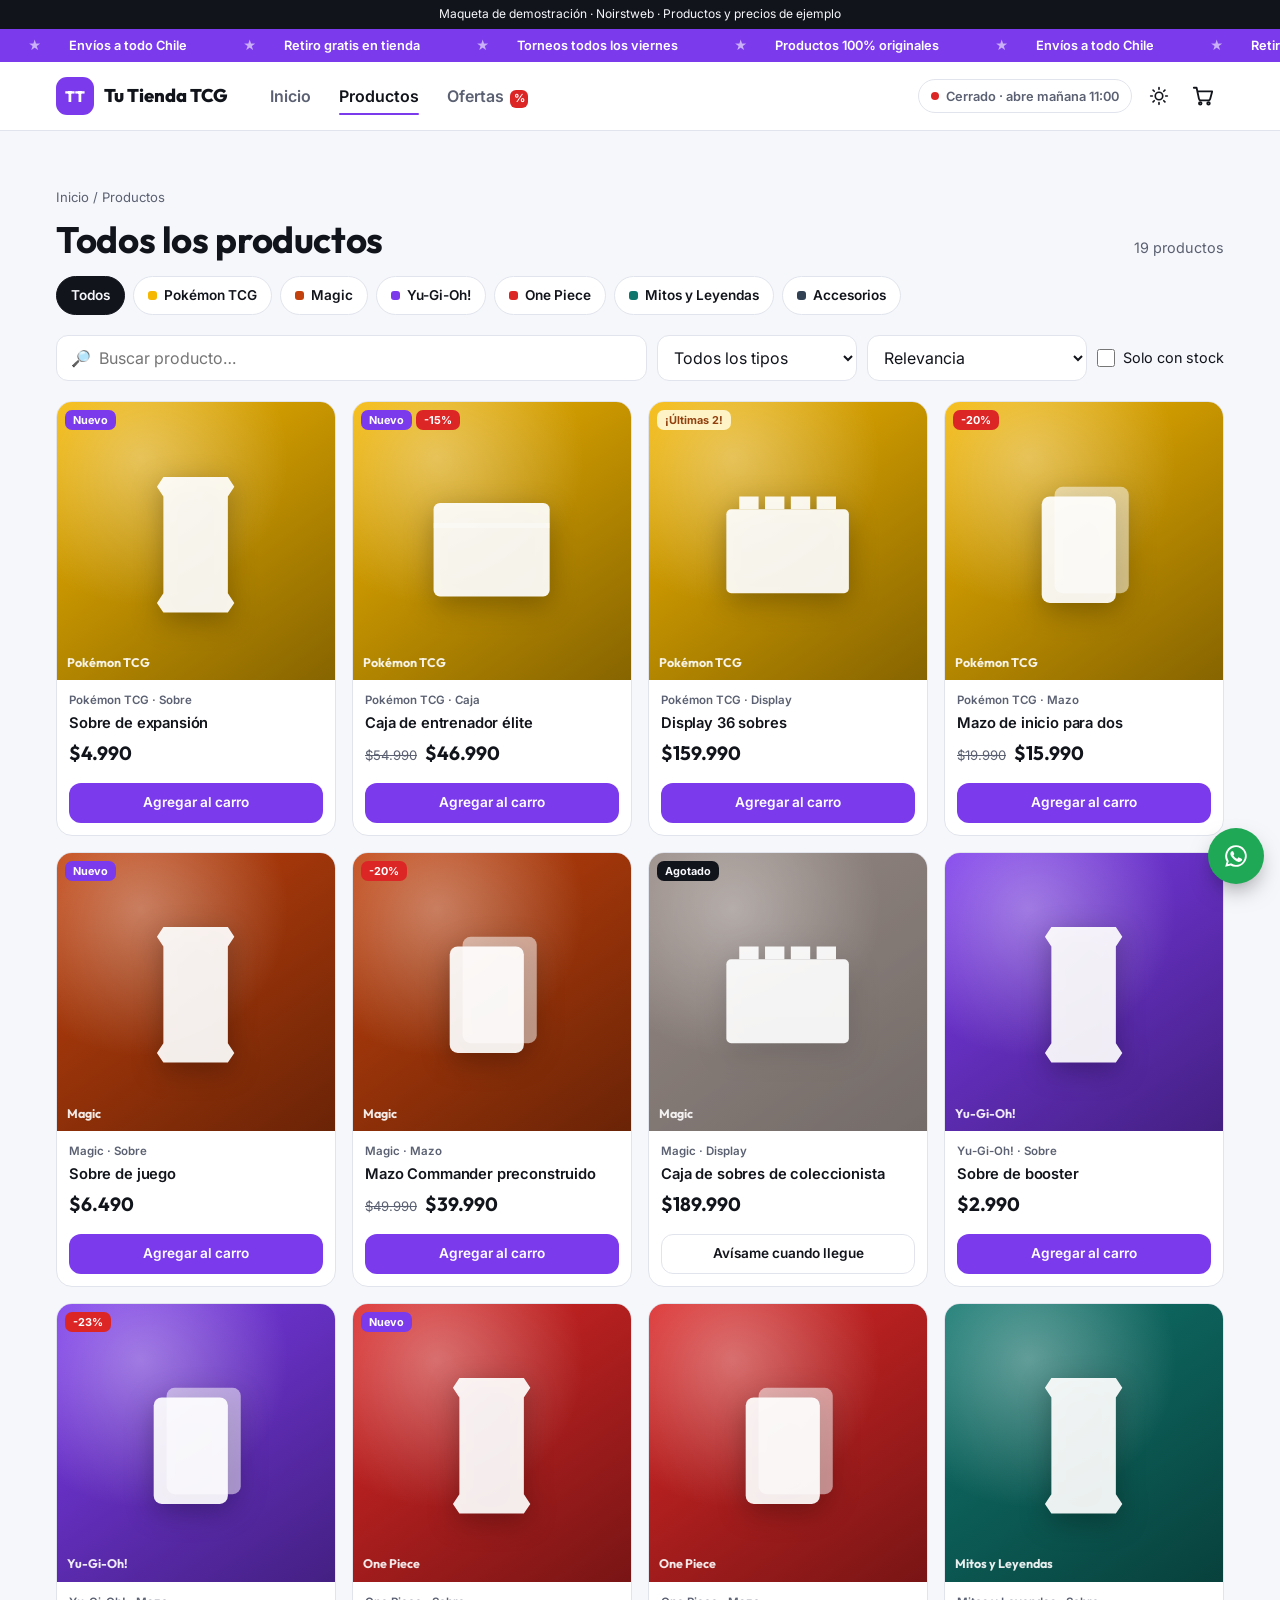
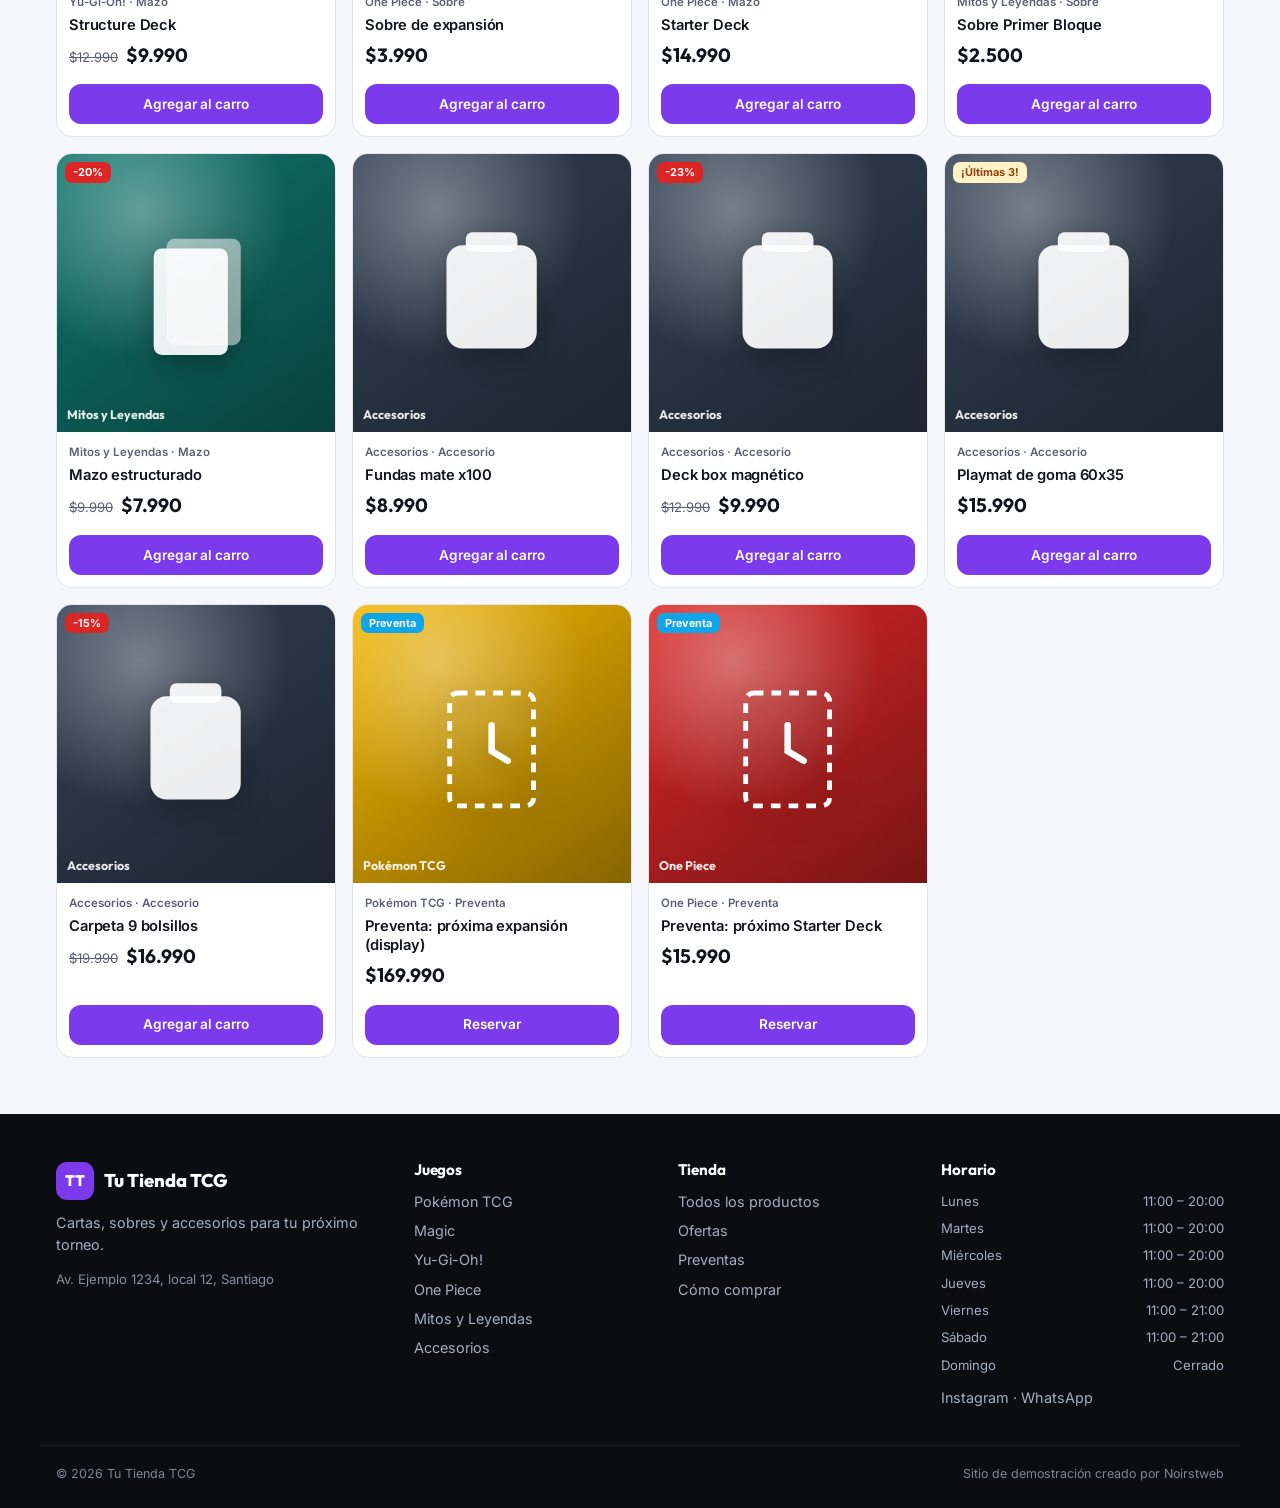
==== productos.html @ a78d8621 "Maqueta genérica tienda TCG: inicio, productos, ofertas, carro y tema oscuro Co-Authored-By: Claude " ====
<!DOCTYPE html>
<html lang="es-CL">
<head>
  <meta charset="UTF-8">
  <meta name="viewport" content="width=device-width, initial-scale=1.0">
  <meta name="robots" content="noindex, nofollow">
  <title>Productos · Tu Tienda TCG</title>
  <meta name="description" content="Catálogo de cartas coleccionables con filtros por juego, tipo y precio.">
  <meta property="og:type" content="website">
  <meta property="og:title" content="Tienda TCG · Demo Noirstweb">
  <meta property="og:description" content="Maqueta de tienda online para cartas coleccionables: carro, ofertas, preventas y pedidos por WhatsApp.">
  <meta property="og:image" content="https://noirstweb.github.io/Tienda-TCG-Demo/og-image.png">
  <meta property="og:url" content="https://noirstweb.github.io/Tienda-TCG-Demo/">
  <meta name="twitter:card" content="summary_large_image">
  <link rel="icon" href="favicon.svg" type="image/svg+xml">
  <script>
    // Tema guardado (o el del sistema) antes de pintar, para evitar parpadeo
    (function () {
      var t = null;
      try { t = localStorage.getItem("tcg_tema"); } catch (e) {}
      if (!t) t = matchMedia("(prefers-color-scheme: dark)").matches ? "dark" : "light";
      document.documentElement.dataset.theme = t;
    })();
  </script>
  <link rel="preconnect" href="https://fonts.googleapis.com">
  <link rel="preconnect" href="https://fonts.gstatic.com" crossorigin>
  <link href="https://fonts.googleapis.com/css2?family=Outfit:wght@500;600;700;800&family=Inter:wght@400;500;600;700&display=swap" rel="stylesheet">
  <link rel="stylesheet" href="css/styles.css">
</head>
<body data-page="productos">
  <div id="encabezado"></div>

  <main class="section">
    <div class="container">
      <nav class="crumbs" aria-label="Ruta"><a href="index.html">Inicio</a> / <span>Productos</span></nav>
      <div class="section__head section__head--tight"><h1 id="tituloLista">Todos los productos</h1><span class="muted" id="count"></span></div>

      <div class="filters">
        <div class="chips" id="fJuegos" role="group" aria-label="Filtrar por juego"></div>
        <div class="filters__row">
          <label class="search"><span aria-hidden="true">🔎</span><input type="search" id="fTexto" placeholder="Buscar producto…" aria-label="Buscar producto"></label>
          <select id="fTipo" aria-label="Tipo de producto"></select>
          <select id="fOrden" aria-label="Ordenar">
            <option value="relevancia">Relevancia</option>
            <option value="nuevo">Lo más nuevo</option>
            <option value="menor">Precio: menor a mayor</option>
            <option value="mayor">Precio: mayor a menor</option>
            <option value="descuento">Mayor descuento</option>
          </select>
          <label class="check"><input type="checkbox" id="fStock"> Solo con stock</label>
        </div>
      </div>

      <div class="grid" id="grid"></div>
      <div class="empty" id="vacio" hidden><p>No encontramos productos con esos filtros.</p><button class="btn btn--ghost" id="limpiar">Limpiar filtros</button></div>
    </div>
  </main>

  <div id="pie"></div>
  <script src="js/config.js"></script>
  <script src="js/app.js"></script>
</body>
</html>
---- css/styles.css ----
/* =========================================================
   Maqueta genérica tienda TCG · Noirstweb
   Colores: --brand se toma de js/config.js (TIENDA.color)
   ========================================================= */
:root {
  --brand: #7C3AED;
  --brand-ink: #fff;
  --bg: #F6F7FB;
  --surface: #FFFFFF;
  --surface-2: #EEF0F6;
  --ink: #12141C;
  --ink-2: #5B6172;
  --line: #E1E4EC;
  --ok: #16A34A;
  --warn: #EA580C;
  --danger: #DC2626;
  --wa: #1FA855;
  --shadow: 0 10px 30px -14px rgba(18, 20, 28, .25);
  --radius: 16px;
  --display: "Outfit", system-ui, sans-serif;
  --sans: "Inter", system-ui, sans-serif;
}
:root[data-theme="dark"] {
  --bg: #0D0F15;
  --surface: #161922;
  --surface-2: #1E2230;
  --ink: #EEF0F6;
  --ink-2: #9AA1B4;
  --line: #2A2F3E;
  --shadow: 0 10px 30px -14px rgba(0, 0, 0, .7);
}

* { box-sizing: border-box; margin: 0; padding: 0; }
html { scroll-behavior: smooth; scroll-padding-top: 90px; }
body { font-family: var(--sans); background: var(--bg); color: var(--ink); line-height: 1.55; -webkit-font-smoothing: antialiased; overflow-x: hidden; transition: background .25s, color .25s; }
body.no-scroll { overflow: hidden; }
a { color: inherit; }
button, select, input { font: inherit; color: inherit; }
button { background: none; border: 0; cursor: pointer; }
h1, h2, h3 { font-family: var(--display); line-height: 1.1; letter-spacing: -.01em; }
:focus-visible { outline: 3px solid var(--brand); outline-offset: 2px; }
.container { width: 100%; max-width: 1200px; margin: 0 auto; padding: 0 16px; }
.muted { color: var(--ink-2); font-size: .9rem; }
.eyebrow { font-size: .75rem; font-weight: 700; letter-spacing: .14em; text-transform: uppercase; color: var(--brand); }
.eyebrow--light { color: rgba(255, 255, 255, .85); }
.link { font-weight: 600; color: var(--brand); text-decoration: none; white-space: nowrap; }

/* ---------- Barra demo y avisos ---------- */
.demo-bar { background: var(--ink); color: var(--bg); font-size: .75rem; text-align: center; padding: 5px 16px; }
.announce { overflow: hidden; background: var(--brand); color: var(--brand-ink); font-size: .8rem; font-weight: 600; }
.announce__track { display: flex; width: max-content; animation: marquee 32s linear infinite; }
.announce span { padding: 7px 28px; white-space: nowrap; }
.announce span::before { content: "★"; margin-right: 28px; opacity: .6; }
@keyframes marquee { to { transform: translateX(-50%); } }

/* ---------- Botones ---------- */
.btn { display: inline-flex; align-items: center; justify-content: center; gap: 8px; height: 46px; padding: 0 20px; border-radius: 12px; font-weight: 600; text-decoration: none; white-space: nowrap; transition: transform .15s, filter .15s, background .15s; }
.btn:hover { filter: brightness(1.08); }
.btn:active { transform: scale(.98); }
.btn--brand { background: var(--brand); color: var(--brand-ink); }
.btn--light { background: #fff; color: #12141C; }
.btn--ghost { border: 1.5px solid var(--line); background: var(--surface); }
.btn--ghost:hover { border-color: var(--brand); filter: none; }
.btn--wa { background: var(--wa); color: #fff; }
.btn--block { width: 100%; }
.icon-btn { position: relative; display: grid; place-items: center; width: 42px; height: 42px; border-radius: 12px; color: var(--ink); transition: background .15s; }
.icon-btn:hover { background: var(--surface-2); }

/* ---------- Encabezado ---------- */
.header { position: sticky; top: 0; z-index: 40; background: color-mix(in srgb, var(--surface) 92%, transparent); backdrop-filter: blur(10px); border-bottom: 1px solid var(--line); }
.header__inner { display: flex; align-items: center; gap: 10px; height: 68px; }
.logo { display: flex; align-items: center; gap: 10px; text-decoration: none; min-width: 0; }
.logo__mark { flex: none; display: grid; place-items: center; width: 38px; height: 38px; border-radius: 11px; background: var(--brand); color: var(--brand-ink); font-family: var(--display); font-weight: 800; font-size: .95rem; }
.logo__text { font-family: var(--display); font-weight: 800; font-size: 1.15rem; white-space: nowrap; overflow: hidden; text-overflow: ellipsis; }
.nav { display: none; }
.nav a { position: relative; padding: 8px 12px; border-radius: 10px; font-weight: 600; color: var(--ink-2); text-decoration: none; }
.nav a:hover { color: var(--ink); background: var(--surface-2); }
.nav a[aria-current="page"] { color: var(--ink); }
.nav a[aria-current="page"]::after { content: ""; position: absolute; left: 12px; right: 12px; bottom: 2px; height: 2px; border-radius: 2px; background: var(--brand); }
.nav__tag { display: inline-grid; place-items: center; width: 18px; height: 18px; margin-left: 2px; border-radius: 6px; background: var(--danger); color: #fff; font-size: .7rem; }
.header__tools { display: flex; align-items: center; gap: 2px; margin-left: auto; }
.menu-btn { flex-direction: column; gap: 4px; display: flex; justify-content: center; align-items: center; }
.menu-btn span { width: 20px; height: 2px; border-radius: 2px; background: currentColor; }

/* Horario siempre visible */
.hours { display: inline-flex; align-items: center; gap: 7px; height: 34px; padding: 0 12px; margin-right: 4px; border-radius: 999px; border: 1px solid var(--line); background: var(--surface); font-size: .8rem; font-weight: 600; text-decoration: none; color: var(--ink-2); white-space: nowrap; }
.hours__dot { width: 8px; height: 8px; border-radius: 50%; background: var(--danger); }
.hours.is-open { color: var(--ink); }
.hours.is-open .hours__dot { background: var(--ok); box-shadow: 0 0 0 3px color-mix(in srgb, var(--ok) 25%, transparent); animation: pulse 2s infinite; }
@keyframes pulse { 50% { box-shadow: 0 0 0 6px color-mix(in srgb, var(--ok) 0%, transparent); } }
.hours__long { display: none; }

/* Tema */
.ic-luna { display: none; }
:root[data-theme="dark"] .ic-sol { display: none; }
:root[data-theme="dark"] .ic-luna { display: block; }

/* Carro */
.cart-btn__count { position: absolute; top: 2px; right: 0; min-width: 18px; height: 18px; padding: 0 5px; border-radius: 999px; background: var(--brand); color: var(--brand-ink); font-size: .68rem; line-height: 18px; text-align: center; }
.cart-btn__count[hidden] { display: none; }
.cart-btn__count.bump { animation: bump .4s; }
@keyframes bump { 40% { transform: scale(1.45); } }

/* ---------- Paneles laterales ---------- */
.drawer { position: fixed; inset: 0; z-index: 80; background: rgba(8, 10, 16, .5); opacity: 0; visibility: hidden; transition: opacity .25s, visibility .25s; }
.drawer.is-open { opacity: 1; visibility: visible; }
.drawer__panel { position: absolute; top: 0; bottom: 0; width: min(380px, 88vw); display: flex; flex-direction: column; background: var(--surface); box-shadow: var(--shadow); transition: transform .3s cubic-bezier(.3, .8, .3, 1); }
.drawer--left .drawer__panel { left: 0; transform: translateX(-100%); }
.drawer--right .drawer__panel { right: 0; transform: translateX(100%); width: min(420px, 92vw); }
.drawer.is-open .drawer__panel { transform: none; }
.drawer__head { display: flex; align-items: center; justify-content: space-between; padding: 14px 16px; border-bottom: 1px solid var(--line); font-family: var(--display); font-size: 1.15rem; }
.drawer__nav { display: grid; padding: 8px; }
.drawer__nav a { padding: 13px 12px; border-radius: 10px; font-weight: 600; text-decoration: none; }
.drawer__nav a:hover, .drawer__nav a[aria-current="page"] { background: var(--surface-2); }
.drawer__cats { display: grid; gap: 2px; padding: 12px 8px; border-top: 1px solid var(--line); }
.drawer__cats .eyebrow { padding: 0 12px 6px; }
.drawer__cats a { display: flex; align-items: center; gap: 10px; padding: 10px 12px; border-radius: 10px; text-decoration: none; color: var(--ink-2); }
.drawer__cats a:hover { background: var(--surface-2); color: var(--ink); }
.drawer__cats i { width: 10px; height: 10px; border-radius: 3px; }

.cart__ship { padding: 12px 16px; border-bottom: 1px solid var(--line); font-size: .88rem; }
.cart__ship:empty { display: none; }
.bar { height: 6px; margin-top: 8px; border-radius: 99px; background: var(--surface-2); overflow: hidden; }
.bar i { display: block; height: 100%; border-radius: inherit; background: var(--brand); transition: width .4s; }
.cart__items { flex: 1; overflow-y: auto; padding: 8px 16px; }
.cart__item { display: grid; grid-template-columns: 56px 1fr auto; gap: 12px; padding: 12px 0; border-bottom: 1px solid var(--line); }
.cart__thumb .art { border-radius: 10px; }
.cart__info strong { display: block; font-size: .9rem; line-height: 1.25; }
.cart__info small { color: var(--ink-2); font-size: .78rem; }
.qty { display: inline-flex; align-items: center; margin-top: 6px; border: 1px solid var(--line); border-radius: 9px; }
.qty button { width: 30px; height: 28px; font-weight: 700; }
.qty button:disabled { opacity: .35; cursor: not-allowed; }
.qty span { min-width: 24px; text-align: center; font-size: .88rem; font-weight: 600; }
.cart__price { display: flex; flex-direction: column; align-items: flex-end; gap: 6px; font-weight: 700; font-size: .92rem; }
.cart__price button { font-size: .75rem; font-weight: 500; color: var(--ink-2); text-decoration: underline; }
.cart__empty { display: grid; justify-items: center; gap: 14px; padding: 48px 0; color: var(--ink-2); }
.cart__foot { padding: 14px 16px 18px; border-top: 1px solid var(--line); }
.cart__foot:empty { display: none; }
.entrega { display: flex; flex-wrap: wrap; gap: 6px 16px; border: 0; margin-bottom: 12px; font-size: .88rem; }
.entrega legend { width: 100%; margin-bottom: 4px; font-weight: 600; font-size: .8rem; color: var(--ink-2); }
.entrega input { accent-color: var(--brand); }
.cart__total { display: flex; justify-content: space-between; align-items: baseline; margin-bottom: 12px; }
.cart__total strong { font-family: var(--display); font-size: 1.5rem; }
.cart__note { margin-top: 8px; font-size: .75rem; color: var(--ink-2); text-align: center; }

/* ---------- Banner ---------- */
.promo { position: relative; overflow: hidden; }
.promo__track { display: flex; transition: transform .6s cubic-bezier(.6, 0, .2, 1); }
.slide { flex: 0 0 100%; min-width: 0; color: #fff; }
.slide--marca { background: radial-gradient(circle at 80% 20%, rgba(255, 255, 255, .22), transparent 45%), var(--brand); }
.slide--oscuro { background: radial-gradient(circle at 75% 50%, color-mix(in srgb, var(--brand) 55%, transparent), transparent 55%), #0F1118; }
.slide--degradado { background: linear-gradient(120deg, color-mix(in srgb, var(--brand) 85%, #000), #E11D48 130%); }
.slide__inner { display: grid; gap: 24px; align-items: center; min-height: 380px; padding-top: 40px; padding-bottom: 64px; }
.slide__copy { min-width: 0; }
.slide__tag { display: inline-block; padding: 5px 12px; border-radius: 999px; background: rgba(255, 255, 255, .18); font-size: .78rem; font-weight: 700; }
.slide h2 { margin-top: 14px; max-width: 13em; font-size: clamp(2rem, 6.5vw, 3.6rem); font-weight: 800; }
.slide p { margin: 12px 0 24px; max-width: 30em; opacity: .9; }
.promo__arrow { position: absolute; top: 50%; z-index: 3; display: none; width: 44px; height: 44px; margin-top: -22px; border-radius: 50%; background: rgba(255, 255, 255, .2); color: #fff; font-size: 1.6rem; line-height: 1; }
.promo__arrow:hover { background: rgba(255, 255, 255, .35); }
.promo__arrow--prev { left: 14px; }
.promo__arrow--next { right: 14px; }
.promo__dots { position: absolute; left: 50%; bottom: 20px; z-index: 3; display: flex; gap: 8px; transform: translateX(-50%); }
.promo__dots button { width: 10px; height: 10px; border-radius: 99px; background: rgba(255, 255, 255, .45); transition: width .25s; }
.promo__dots button[aria-current="true"] { width: 28px; background: #fff; }

/* Arte de banners (formas genéricas, sin marcas) */
.b-art { display: none; position: relative; height: 280px; }
.b-art i { position: absolute; border-radius: 14px; box-shadow: 0 20px 40px -12px rgba(0, 0, 0, .45); }
.b-art--sobre i { width: 130px; height: 210px; top: 30px; background: linear-gradient(160deg, #fff, rgba(255, 255, 255, .65)); clip-path: polygon(0 4%, 10% 0, 90% 0, 100% 4%, 100% 96%, 90% 100%, 10% 100%, 0 96%); }
.b-art--sobre i:nth-child(1) { left: 12%; transform: rotate(-12deg); opacity: .55; }
.b-art--sobre i:nth-child(2) { left: 32%; transform: rotate(4deg); }
.b-art--sobre i:nth-child(3) { left: 52%; transform: rotate(16deg); opacity: .8; }
.b-art--caja i { left: 18%; top: 40px; width: 260px; height: 200px; background: linear-gradient(150deg, #fff, rgba(255, 255, 255, .55)); transform: rotate(-6deg); }
.b-art--caja b { position: absolute; right: 10%; top: 10px; display: grid; place-items: center; width: 110px; height: 110px; border-radius: 50%; background: #E11D48; font-family: var(--display); font-size: 2rem; transform: rotate(10deg); box-shadow: 0 14px 30px -10px rgba(0, 0, 0, .5); }
.b-art--cartas i { top: 40px; width: 140px; height: 196px; border: 6px solid #fff; background: linear-gradient(160deg, rgba(255, 255, 255, .35), rgba(255, 255, 255, .08)); }
.b-art--cartas i:nth-child(1) { left: 14%; transform: rotate(-14deg); }
.b-art--cartas i:nth-child(2) { left: 34%; transform: rotate(-2deg); }
.b-art--cartas i:nth-child(3) { left: 54%; transform: rotate(12deg); }

/* ---------- Beneficios ---------- */
.perks { border-bottom: 1px solid var(--line); background: var(--surface); }
.perks__grid { display: grid; grid-template-columns: repeat(2, 1fr); gap: 4px; padding-top: 14px; padding-bottom: 14px; }
.perk { display: flex; align-items: center; gap: 10px; padding: 8px; }
.perk > span { font-size: 1.4rem; }
.perk strong { display: block; font-size: .85rem; }
.perk small { color: var(--ink-2); font-size: .75rem; }

/* ---------- Secciones ---------- */
.section { padding: 56px 0; }
.section--soft { background: var(--surface-2); }
.section__head { display: flex; flex-wrap: wrap; align-items: flex-end; justify-content: space-between; gap: 12px 20px; margin-bottom: 24px; }
.section__head--tight { margin-bottom: 16px; align-items: baseline; }
.section__head h2, .section__head h1 { margin-top: 4px; font-size: clamp(1.6rem, 4.5vw, 2.3rem); }

/* Categorías */
.cats { display: grid; grid-template-columns: repeat(2, 1fr); gap: 12px; }
.cat { position: relative; display: flex; flex-direction: column; gap: 2px; min-height: 120px; padding: 16px; border-radius: var(--radius); background: var(--surface); border: 1px solid var(--line); text-decoration: none; overflow: hidden; transition: transform .2s, box-shadow .2s, border-color .2s; }
.cat::after { content: ""; position: absolute; right: -30px; top: -30px; width: 76px; height: 76px; border-radius: 26px; background: var(--c); opacity: .9; transform: rotate(18deg); transition: transform .3s; }
.cat:hover { transform: translateY(-3px); box-shadow: var(--shadow); border-color: var(--c); }
.cat:hover::after { transform: rotate(8deg) scale(1.08); }
.cat__chip { width: 26px; height: 6px; border-radius: 99px; background: var(--c); margin-bottom: auto; }
.cat strong, .cat small { padding-right: 8px; }
.cat strong { position: relative; z-index: 1; margin-top: 18px; font-family: var(--display); font-size: 1.1rem; }
.cat small { position: relative; z-index: 1; color: var(--ink-2); }

/* Pestañas */
.tabs { display: inline-flex; padding: 4px; gap: 2px; border-radius: 12px; background: var(--surface); border: 1px solid var(--line); }
.tabs button { padding: 8px 14px; border-radius: 9px; font-weight: 600; font-size: .88rem; color: var(--ink-2); }
.tabs button[aria-selected="true"] { background: var(--brand); color: var(--brand-ink); }

/* ---------- Tarjetas de producto ---------- */
.grid { display: grid; grid-template-columns: repeat(2, 1fr); gap: 12px; }
.card { display: flex; flex-direction: column; min-width: 0; border-radius: var(--radius); background: var(--surface); border: 1px solid var(--line); overflow: hidden; transition: transform .2s, box-shadow .2s; }
.card:hover { transform: translateY(-3px); box-shadow: var(--shadow); }
.card__media { position: relative; display: block; width: 100%; text-align: left; }
.card__badges { position: absolute; top: 8px; left: 8px; right: 8px; display: flex; flex-wrap: wrap; gap: 4px; }
.card__body { display: flex; flex-direction: column; flex: 1; gap: 4px; padding: 12px; }
.card__game { font-size: .72rem; font-weight: 600; color: var(--ink-2); }
.card__name { font-family: var(--sans); font-weight: 600; font-size: .92rem; line-height: 1.3; }
.card__price { display: flex; flex-wrap: wrap; align-items: baseline; gap: 2px 8px; margin: 2px 0 10px; }
.card__price s { color: var(--ink-2); font-size: .82rem; }
.card__price strong { font-family: var(--display); font-size: 1.2rem; }
.card__price--big strong { font-size: 1.8rem; }
.card .btn { margin-top: auto; height: 40px; font-size: .85rem; }
.card.is-out .art { filter: grayscale(.85); opacity: .7; }

.badge { display: inline-block; padding: 3px 8px; border-radius: 7px; font-size: .68rem; font-weight: 700; line-height: 1.3; }
.badge--new { background: var(--brand); color: var(--brand-ink); }
.badge--off { background: var(--danger); color: #fff; }
.badge--pre { background: #0EA5E9; color: #fff; }
.badge--low { background: #FEF3C7; color: #92400E; }
.badge--out { background: var(--ink); color: var(--bg); }

.art { position: relative; display: grid; place-items: center; aspect-ratio: 1; background: radial-gradient(circle at 30% 20%, rgba(255, 255, 255, .35), transparent 50%), linear-gradient(145deg, var(--c), color-mix(in srgb, var(--c) 55%, #000)); }
.art svg { width: 58%; filter: drop-shadow(0 8px 14px rgba(0, 0, 0, .3)); transition: transform .3s; }
.card:hover .art svg { transform: scale(1.06) rotate(-2deg); }
.art__label { position: absolute; left: 10px; bottom: 8px; color: #fff; font-family: var(--display); font-weight: 700; font-size: .78rem; opacity: .9; }
.art--mini svg { width: 70%; }

/* ---------- Preventa ---------- */
.pre { display: grid; gap: 24px; padding: 24px; border-radius: 24px; color: #fff; background: radial-gradient(circle at 10% 0%, rgba(255, 255, 255, .18), transparent 40%), linear-gradient(135deg, #0EA5E9, color-mix(in srgb, var(--brand) 85%, #000)); }
.pre h2 { margin-top: 6px; font-size: clamp(1.6rem, 4.5vw, 2.3rem); }
.pre__copy p:not(.eyebrow) { margin: 10px 0 20px; opacity: .9; }
.pre .card { color: var(--ink); }
.grid--2 { grid-template-columns: repeat(2, 1fr); }

/* ---------- Pasos ---------- */
.steps { display: grid; gap: 12px; }
.step { position: relative; padding: 20px 20px 20px 72px; border-radius: var(--radius); background: var(--surface); border: 1px solid var(--line); }
.step b { position: absolute; left: 20px; top: 20px; display: grid; place-items: center; width: 36px; height: 36px; border-radius: 10px; background: var(--brand); color: var(--brand-ink); font-family: var(--display); }
.step h3 { font-size: 1.1rem; }
.step p { margin-top: 4px; color: var(--ink-2); font-size: .92rem; }

/* ---------- Visítanos ---------- */
.visit { display: grid; gap: 28px; align-items: center; }
.visit h2 { margin-top: 4px; font-size: clamp(1.6rem, 4.5vw, 2.3rem); }
.visit__addr { margin-top: 10px; font-size: 1.1rem; font-weight: 600; }
.visit__state { margin-top: 6px; font-weight: 600; color: var(--danger); }
.visit__state.is-open { color: var(--ok); }
.visit__cta { display: flex; flex-wrap: wrap; gap: 10px; margin-top: 20px; }
.hours-card { padding: 20px; border-radius: var(--radius); background: var(--surface); border: 1px solid var(--line); }
.hours-card h3 { margin-bottom: 8px; }
.hours-card ul { list-style: none; }
.hours-card li { display: flex; justify-content: space-between; padding: 8px 0; border-bottom: 1px dashed var(--line); color: var(--ink-2); font-size: .92rem; }
.hours-card li.is-today { color: var(--ink); font-weight: 700; }

/* ---------- Productos: filtros ---------- */
.crumbs { margin-bottom: 8px; font-size: .82rem; color: var(--ink-2); }
.crumbs a { text-decoration: none; }
.crumbs a:hover { color: var(--brand); }
.filters { display: grid; gap: 12px; margin-bottom: 20px; }
.chips { display: flex; gap: 8px; overflow-x: auto; padding-bottom: 4px; scrollbar-width: none; margin-bottom: 4px; }
.chips::-webkit-scrollbar { display: none; }
.chip { flex: none; display: inline-flex; align-items: center; gap: 7px; padding: 8px 14px; border-radius: 999px; border: 1px solid var(--line); background: var(--surface); font-weight: 600; font-size: .85rem; }
.chip i { width: 9px; height: 9px; border-radius: 3px; background: var(--c); }
.chip[aria-pressed="true"] { background: var(--ink); border-color: var(--ink); color: var(--bg); }
#ofTabs { margin-bottom: 18px; }
.filters__row { display: grid; grid-template-columns: 1fr 1fr; gap: 10px; }
.search { grid-column: 1 / -1; display: flex; align-items: center; gap: 8px; height: 46px; padding: 0 14px; border-radius: 12px; border: 1px solid var(--line); background: var(--surface); }
.search:focus-within { border-color: var(--brand); }
.search input { flex: 1; min-width: 0; height: 100%; border: 0; outline: 0; background: none; }
.filters select { height: 46px; padding: 0 12px; border-radius: 12px; border: 1px solid var(--line); background: var(--surface); min-width: 0; }
.check { grid-column: 1 / -1; display: flex; align-items: center; gap: 8px; font-size: .9rem; }
.check input { accent-color: var(--brand); width: 18px; height: 18px; }
.empty { display: grid; justify-items: center; gap: 12px; padding: 48px 0; color: var(--ink-2); }
.empty[hidden] { display: none; }

/* ---------- Ofertas ---------- */
.of-hero { color: #fff; background: radial-gradient(circle at 85% 10%, rgba(255, 255, 255, .2), transparent 40%), linear-gradient(120deg, #DC2626, color-mix(in srgb, var(--brand) 80%, #000)); }
.of-hero__inner { display: grid; gap: 24px; align-items: center; padding-top: 44px; padding-bottom: 44px; }
.of-hero h1 { margin-top: 8px; font-size: clamp(2.1rem, 7vw, 3.6rem); font-weight: 800; }
.of-hero p:not(.eyebrow) { margin-top: 8px; opacity: .92; }
.countdown { padding: 18px; border-radius: 18px; background: rgba(0, 0, 0, .25); backdrop-filter: blur(4px); }
.countdown > p { font-size: .8rem; font-weight: 700; letter-spacing: .12em; text-transform: uppercase; opacity: .85; }
.cd { display: grid; grid-template-columns: repeat(4, 1fr); gap: 8px; margin-top: 8px; }
.cd div { display: grid; justify-items: center; padding: 10px 4px; border-radius: 12px; background: rgba(255, 255, 255, .14); }
.cd b { font-family: var(--display); font-size: 1.9rem; line-height: 1; font-variant-numeric: tabular-nums; }
.cd small { font-size: .7rem; opacity: .85; }
.bundle { display: grid; gap: 20px; align-items: center; padding: 24px; border-radius: 24px; background: var(--surface); border: 1px solid var(--line); }
.bundle h2 { margin-top: 4px; font-size: clamp(1.5rem, 4vw, 2rem); }
.bundle p:not(.eyebrow) { margin-top: 8px; color: var(--ink-2); }
.bundle__price { display: grid; gap: 4px; justify-items: start; }
.bundle__price s { color: var(--ink-2); }
.bundle__price strong { font-family: var(--display); font-size: 2.2rem; margin-bottom: 8px; }

/* ---------- Vista rápida ---------- */
.modal { position: fixed; inset: 0; z-index: 90; display: grid; place-items: center; padding: 16px; background: rgba(8, 10, 16, .55); opacity: 0; visibility: hidden; transition: opacity .2s, visibility .2s; }
.modal.is-open { opacity: 1; visibility: visible; }
.modal__box { position: relative; display: grid; width: min(760px, 100%); max-height: 90vh; overflow-y: auto; border-radius: 20px; background: var(--surface); box-shadow: var(--shadow); transform: translateY(12px); transition: transform .25s; }
.modal.is-open .modal__box { transform: none; }
.modal__close { position: absolute; top: 10px; right: 10px; z-index: 2; background: var(--surface); }
.modal__art .art { aspect-ratio: 4 / 3; }
.modal__info { display: flex; flex-direction: column; gap: 8px; padding: 20px; }
.modal__info h2 { font-size: 1.6rem; }
.modal__info > p { color: var(--ink-2); }
.stock { font-weight: 600; font-size: .88rem; color: var(--ok); }
.stock--low { color: var(--warn); }
.stock--out { color: var(--danger); }

/* ---------- Pie ---------- */
.footer { margin-top: 0; padding: 48px 0 24px; background: #0B0D13; color: #A6ADBF; font-size: .9rem; }
.footer .logo__text { color: #fff; }
.footer__grid { display: grid; gap: 28px; }
.footer__grid > div > p { margin-top: 12px; max-width: 28em; }
.footer__muted { font-size: .82rem; opacity: .8; }
.footer h3 { margin-bottom: 12px; color: #fff; font-size: .95rem; }
.footer ul { list-style: none; display: grid; gap: 7px; }
.footer a { text-decoration: none; }
.footer a:hover { color: #fff; }
.footer__hours li { display: flex; justify-content: space-between; gap: 12px; font-size: .82rem; }
.footer__social { margin-top: 14px; }
.footer__bottom { display: flex; flex-wrap: wrap; justify-content: space-between; gap: 8px; margin-top: 36px; padding-top: 18px; border-top: 1px solid #222634; font-size: .78rem; opacity: .75; }

.wa-float { position: fixed; right: 16px; bottom: 16px; z-index: 60; display: grid; place-items: center; width: 56px; height: 56px; border-radius: 50%; background: var(--wa); color: #fff; box-shadow: 0 10px 24px -8px rgba(0, 0, 0, .5); transition: transform .2s; }
.wa-float:hover { transform: scale(1.08); }
.toast { position: fixed; left: 50%; bottom: 84px; z-index: 100; max-width: calc(100% - 32px); padding: 12px 18px; border-radius: 12px; background: var(--ink); color: var(--bg); font-weight: 600; font-size: .88rem; text-align: center; transform: translate(-50%, 30px); opacity: 0; pointer-events: none; transition: transform .3s, opacity .3s; }
.toast.is-show { transform: translate(-50%, 0); opacity: 1; }

/* ===== Tablet ===== */
@media (min-width: 640px) {
  .hours__long { display: inline; }
  .hours__short { display: none; }
  .grid { grid-template-columns: repeat(3, 1fr); gap: 16px; }
  .cats { grid-template-columns: repeat(3, 1fr); }
  .perks__grid { grid-template-columns: repeat(4, 1fr); }
  .filters__row { grid-template-columns: 1fr 200px 220px auto; align-items: center; }
  .search, .check { grid-column: auto; }
  .steps { grid-template-columns: repeat(3, 1fr); }
  .footer__grid { grid-template-columns: repeat(2, 1fr); }
  .modal__box { grid-template-columns: 1fr 1fr; }
  .modal__art .art { aspect-ratio: auto; height: 100%; min-height: 320px; }
  .modal__info { padding: 28px; }
}
/* ===== Escritorio ===== */
@media (min-width: 960px) {
  .nav { display: flex; gap: 4px; margin-left: 20px; }
  .menu-btn { display: none; }
  .promo__arrow { display: block; }
  .slide__inner { grid-template-columns: 1.15fr .85fr; min-height: 440px; }
  .b-art { display: block; }
  .grid { grid-template-columns: repeat(4, 1fr); }
  .grid.grid--2 { grid-template-columns: repeat(2, 1fr); }
  .cats { grid-template-columns: repeat(6, 1fr); }
  .pre { grid-template-columns: .9fr 1.1fr; align-items: center; padding: 36px; }
  .visit { grid-template-columns: 1fr 380px; }
  .of-hero__inner { grid-template-columns: 1.3fr 1fr; }
  .bundle { grid-template-columns: 1fr auto; padding: 32px; }
  .footer__grid { grid-template-columns: 1.4fr 1fr 1fr 1.2fr; }
}
@media (max-width: 639px) {
  .logo__text { white-space: normal; line-height: 1.05; font-size: 1rem; display: -webkit-box; -webkit-line-clamp: 2; -webkit-box-orient: vertical; }
  .perk small { display: none; }
  .perk strong { font-size: .8rem; }
  .perks__grid { padding-top: 8px; padding-bottom: 8px; }
}
@media (max-width: 380px) {
  .logo__text { font-size: 1rem; }
  .hours { padding: 0 9px; }
}
@media (prefers-reduced-motion: reduce) {
  html { scroll-behavior: auto; }
  *, *::before, *::after { animation: none !important; transition: none !important; }
}
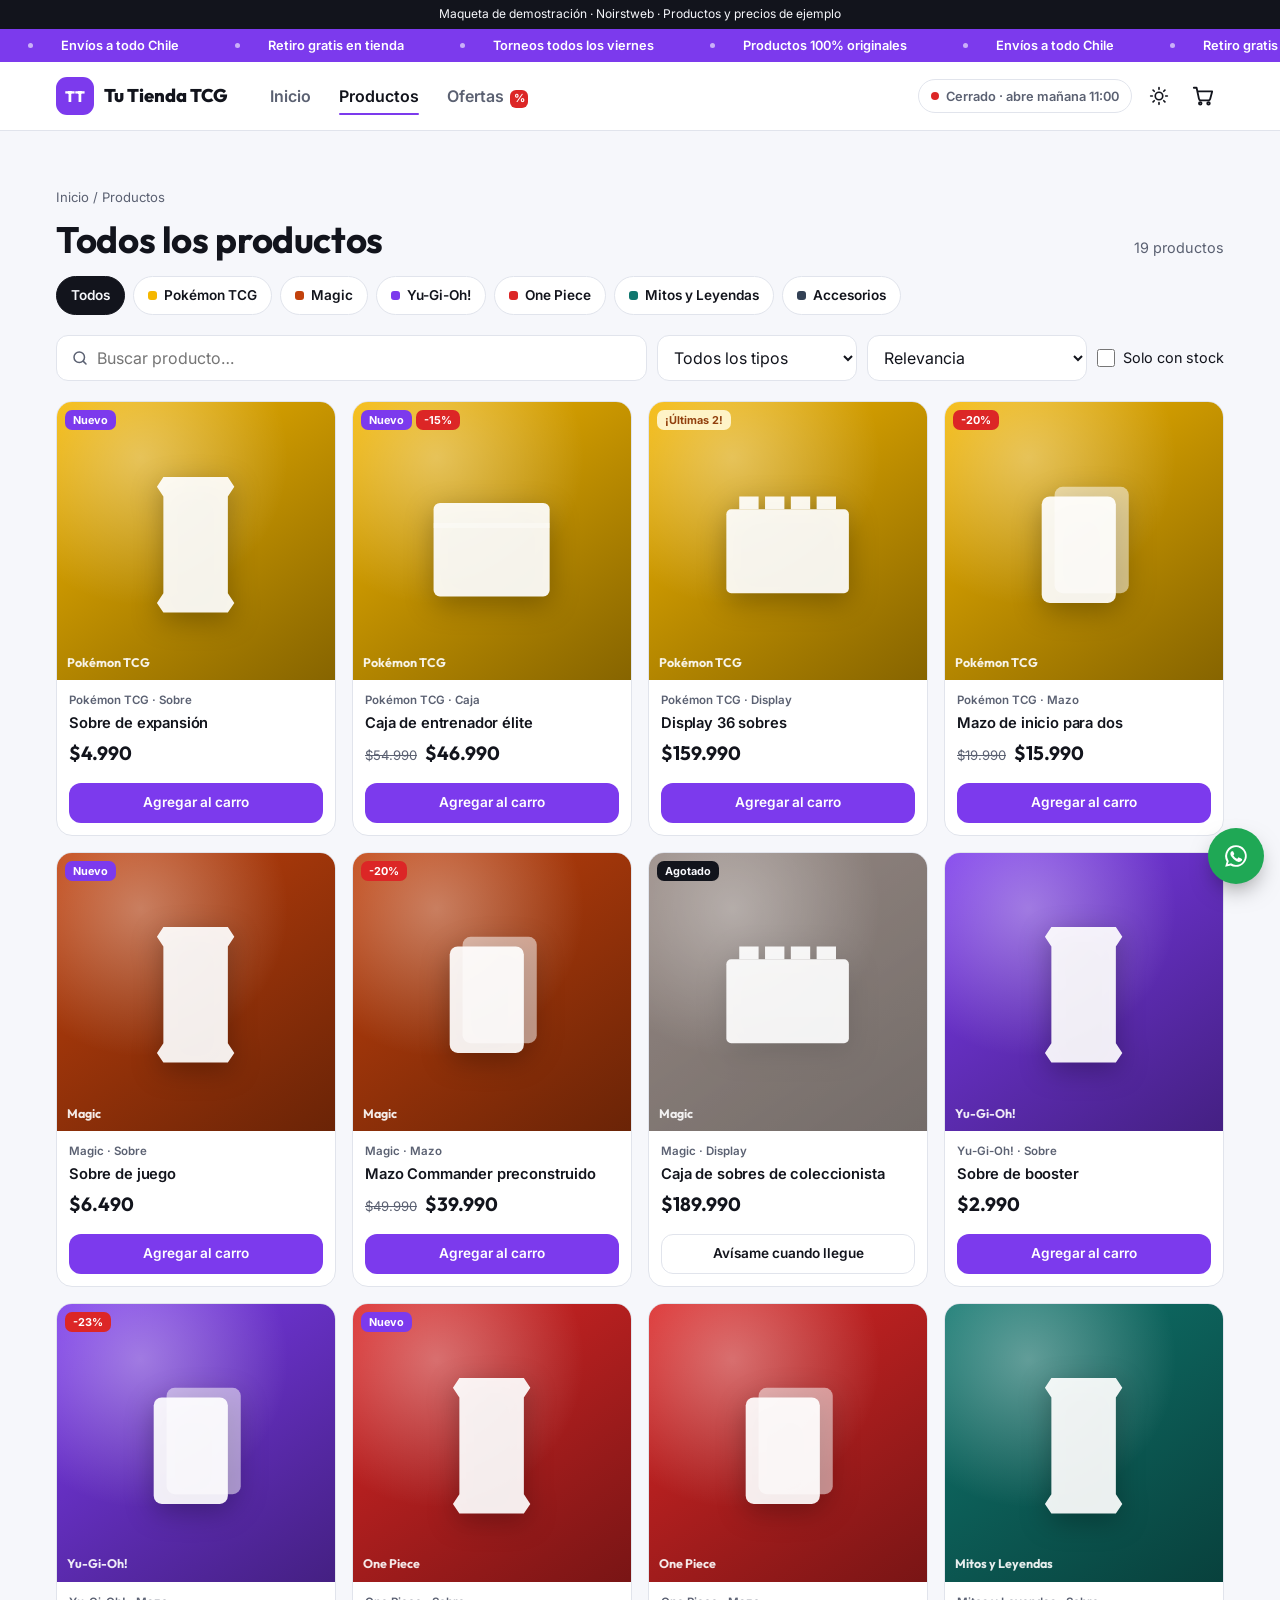
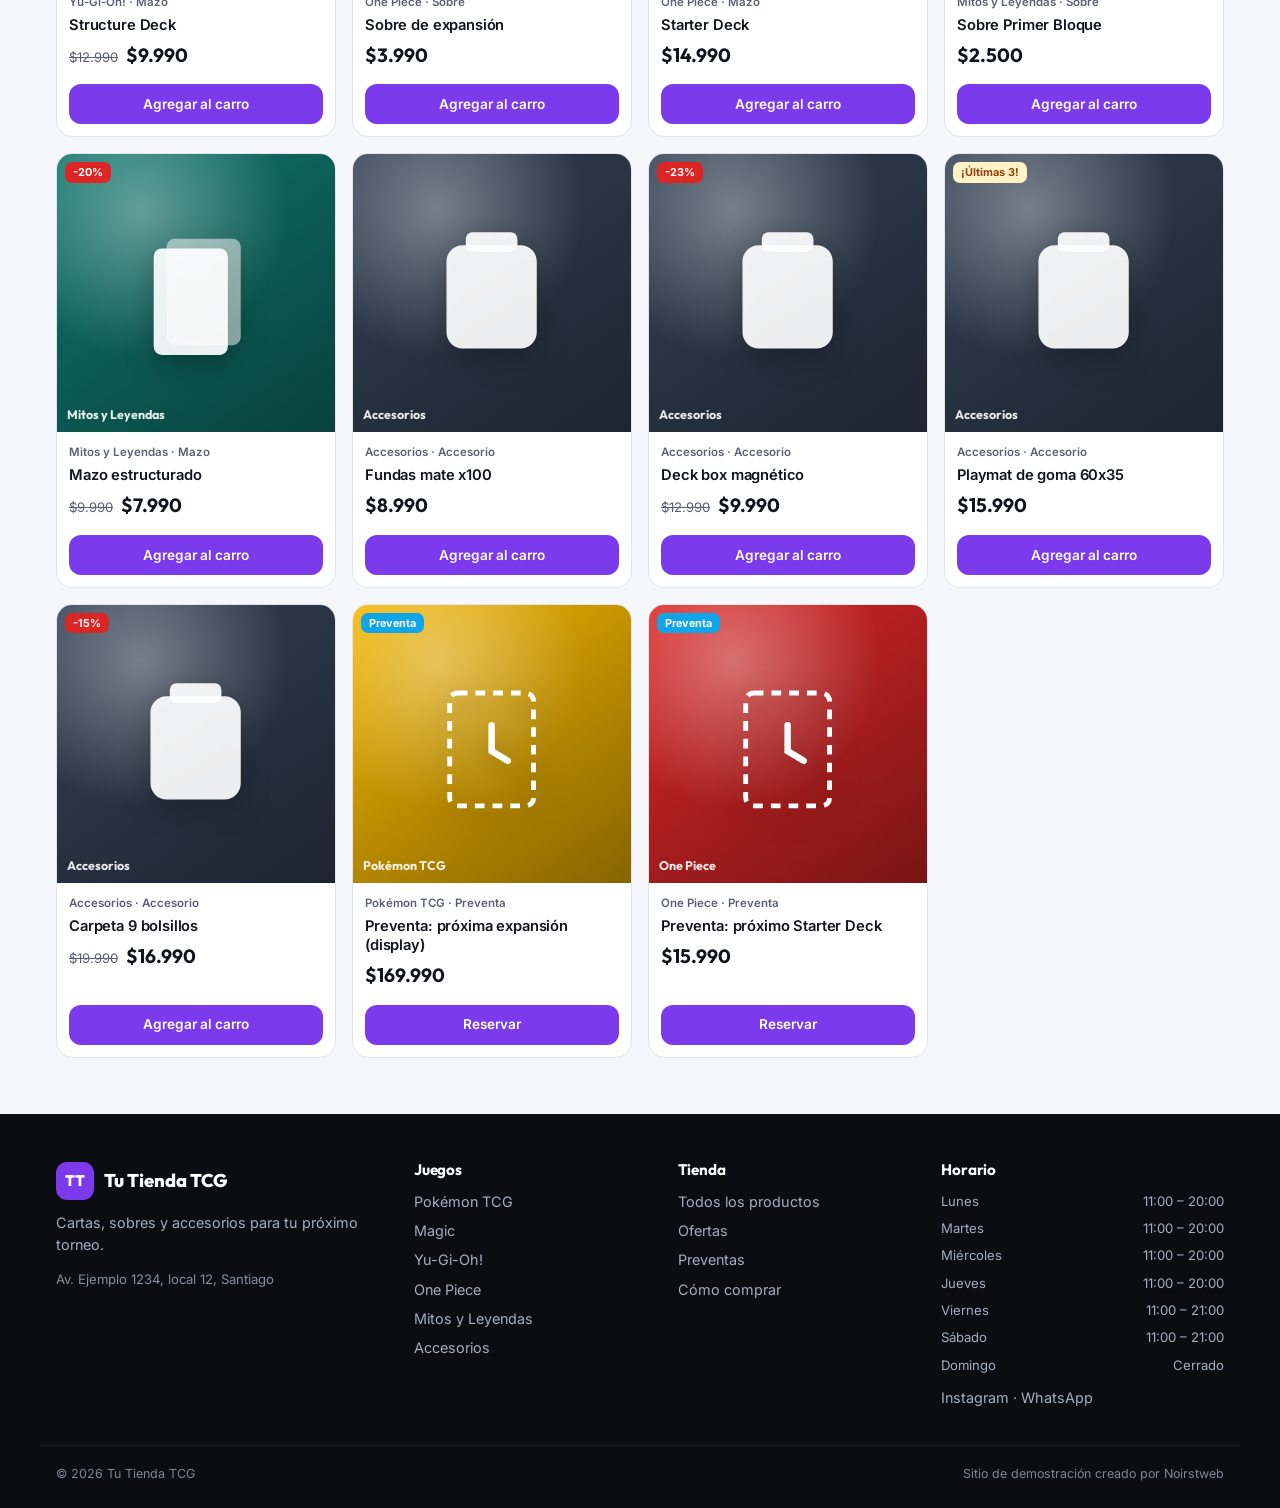
==== commit 09a69aba: "Reemplaza emojis por íconos SVG Co-Authored-By: Claude Opus 5.5 <noreply@anthropic.com> Claude-Sessi" ====
--- a/productos.html
+++ b/productos.html
@@ -38,7 +38,7 @@
       <div class="filters">
         <div class="chips" id="fJuegos" role="group" aria-label="Filtrar por juego"></div>
         <div class="filters__row">
-          <label class="search"><span aria-hidden="true">🔎</span><input type="search" id="fTexto" placeholder="Buscar producto…" aria-label="Buscar producto"></label>
+          <label class="search"><svg viewBox="0 0 24 24" width="18" height="18" fill="none" stroke="currentColor" stroke-width="2" stroke-linecap="round" aria-hidden="true"><circle cx="11" cy="11" r="7"/><path d="M20 20l-3.5-3.5"/></svg><input type="search" id="fTexto" placeholder="Buscar producto…" aria-label="Buscar producto"></label>
           <select id="fTipo" aria-label="Tipo de producto"></select>
           <select id="fOrden" aria-label="Ordenar">
             <option value="relevancia">Relevancia</option>
--- a/css/styles.css
+++ b/css/styles.css
@@ -50,7 +50,7 @@
 .announce { overflow: hidden; background: var(--brand); color: var(--brand-ink); font-size: .8rem; font-weight: 600; }
 .announce__track { display: flex; width: max-content; animation: marquee 32s linear infinite; }
 .announce span { padding: 7px 28px; white-space: nowrap; }
-.announce span::before { content: "★"; margin-right: 28px; opacity: .6; }
+.announce span::before { content: ""; display: inline-block; width: 5px; height: 5px; margin: 0 28px 2px 0; border-radius: 50%; background: currentColor; opacity: .6; vertical-align: middle; }
 @keyframes marquee { to { transform: translateX(-50%); } }
 
 /* ---------- Botones ---------- */
@@ -181,7 +181,7 @@
 .perks { border-bottom: 1px solid var(--line); background: var(--surface); }
 .perks__grid { display: grid; grid-template-columns: repeat(2, 1fr); gap: 4px; padding-top: 14px; padding-bottom: 14px; }
 .perk { display: flex; align-items: center; gap: 10px; padding: 8px; }
-.perk > span { font-size: 1.4rem; }
+.perk__ic { flex: none; display: grid; place-items: center; width: 40px; height: 40px; border-radius: 12px; background: color-mix(in srgb, var(--brand) 12%, transparent); color: var(--brand); }
 .perk strong { display: block; font-size: .85rem; }
 .perk small { color: var(--ink-2); font-size: .75rem; }
 
@@ -276,7 +276,7 @@
 .chip[aria-pressed="true"] { background: var(--ink); border-color: var(--ink); color: var(--bg); }
 #ofTabs { margin-bottom: 18px; }
 .filters__row { display: grid; grid-template-columns: 1fr 1fr; gap: 10px; }
-.search { grid-column: 1 / -1; display: flex; align-items: center; gap: 8px; height: 46px; padding: 0 14px; border-radius: 12px; border: 1px solid var(--line); background: var(--surface); }
+.search { grid-column: 1 / -1; display: flex; align-items: center; gap: 8px; color: var(--ink-2); height: 46px; padding: 0 14px; border-radius: 12px; border: 1px solid var(--line); background: var(--surface); }
 .search:focus-within { border-color: var(--brand); }
 .search input { flex: 1; min-width: 0; height: 100%; border: 0; outline: 0; background: none; }
 .filters select { height: 46px; padding: 0 12px; border-radius: 12px; border: 1px solid var(--line); background: var(--surface); min-width: 0; }
